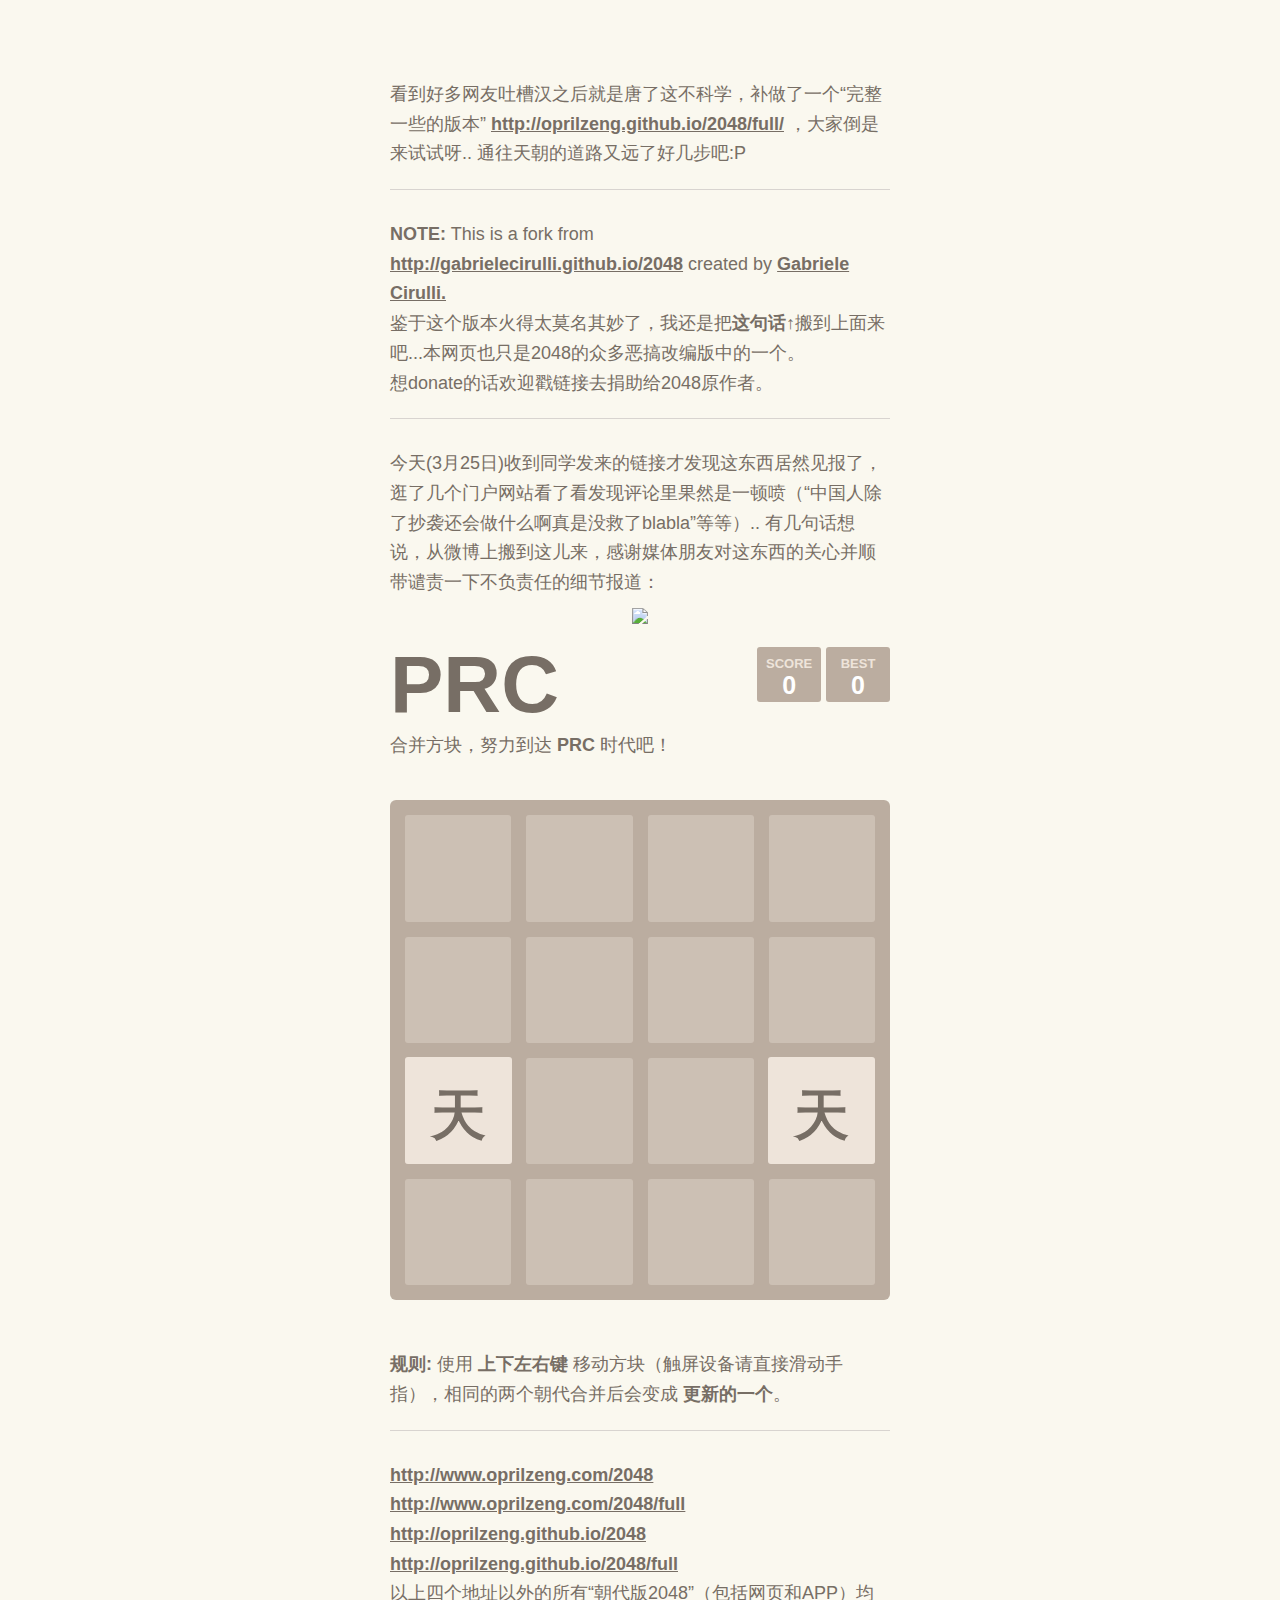
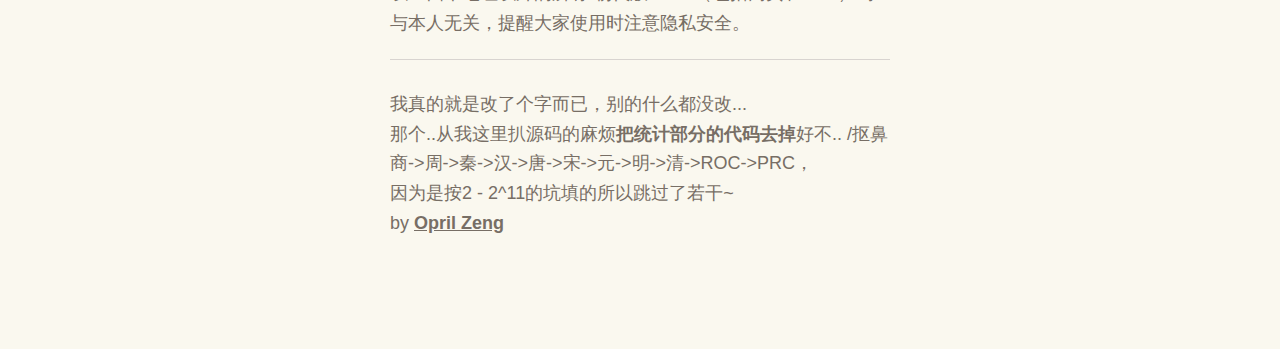
==== 2048/index.html @ 16092260 "1.1" ====
﻿
<!DOCTYPE html>
<html>
<head>
  <meta charset="utf-8">
  <title>2048朝代版 - 4*4 Version</title>

  <link href="style/main.css" rel="stylesheet" type="text/css">
  <link rel="shortcut icon" href="favicon.ico">
  <link rel="apple-touch-icon" href="meta/apple-touch-icon.png">
  <meta name="apple-mobile-web-app-capable" content="yes">

  <meta name="HandheldFriendly" content="True">
  <meta name="MobileOptimized" content="320">
  <meta name="viewport" content="width=device-width, target-densitydpi=160dpi, initial-scale=1.0, maximum-scale=1, user-scalable=no, minimal-ui">

  <meta property="og:title" content="2048 game"/>
  <meta property="og:site_name" content="2048 game"/>
</head>
<body>
  <div class="container">
<p class="game-explanation">
    看到好多网友吐槽汉之后就是唐了这不科学，补做了一个“完整一些的版本” <a href="http://oprilzeng.github.io/2048/full/">http://oprilzeng.github.io/2048/full/</a> ，大家倒是来试试呀.. 通往天朝的道路又远了好几步吧:P</p>
    <hr>
    <p>
    <strong class="important">Note:</strong> This is a fork from <a href="http://gabrielecirulli.github.io/2048">http://gabrielecirulli.github.io/2048</a> created by <a href="http://gabrielecirulli.com" target="_blank">Gabriele Cirulli.</a>    
<br>鉴于这个版本火得太莫名其妙了，我还是把<strong>这句话↑</strong>搬到上面来吧...本网页也只是2048的众多恶搞改编版中的一个。<br>想donate的话欢迎戳链接去捐助给2048原作者。</p>
    <hr>
    <p>
    今天(3月25日)收到同学发来的链接才发现这东西居然见报了，逛了几个门户网站看了看发现评论里果然是一顿喷（“中国人除了抄袭还会做什么啊真是没救了blabla”等等）.. 有几句话想说，从微博上搬到这儿来，感谢媒体朋友对这东西的关心并顺带谴责一下不负责任的细节报道：<br><div style="text-align:center;"><img src="full/style/ref.jpg" /></div></p>
 
    <div class="heading">
      <h1 class="title">PRC</h1>
      <div class="scores-container">
        <div class="score-container">0</div>
        <div class="best-container">0</div>
      </div>
    </div>
    <p class="game-intro">合并方块，努力到达 <strong>PRC</strong> 时代吧！</p>
    <div class="game-container">
      <div class="game-message">
        <p></p>
        <div class="lower">
          <a class="retry-button">Try again</a>
          <div class="score-sharing"></div>
        </div>
      </div>

      <div class="grid-container">
        <div class="grid-row">
          <div class="grid-cell"></div>
          <div class="grid-cell"></div>
          <div class="grid-cell"></div>
          <div class="grid-cell"></div>
        </div>
        <div class="grid-row">
          <div class="grid-cell"></div>
          <div class="grid-cell"></div>
          <div class="grid-cell"></div>
          <div class="grid-cell"></div>
        </div>
        <div class="grid-row">
          <div class="grid-cell"></div>
          <div class="grid-cell"></div>
          <div class="grid-cell"></div>
          <div class="grid-cell"></div>
        </div>
        <div class="grid-row">
          <div class="grid-cell"></div>
          <div class="grid-cell"></div>
          <div class="grid-cell"></div>
          <div class="grid-cell"></div>
        </div>
      </div>

      <div class="tile-container">

      </div>
    </div>

    <p class="game-explanation">
      <strong class="important">规则:</strong> 使用 <strong>上下左右键</strong> 移动方块（触屏设备请直接滑动手指），相同的两个朝代合并后会变成 <strong>更新的一个</strong>。
    </p>
    <hr>
    <p><a href="http://www.oprilzeng.com/2048">http://www.oprilzeng.com/2048</a><br><a href="http://www.oprilzeng.com/2048/full">http://www.oprilzeng.com/2048/full</a><br><a href="http://oprilzeng.github.io/2048">http://oprilzeng.github.io/2048</a><br><a href="http://oprilzeng.github.io/2048/full">http://oprilzeng.github.io/2048/full</a><br>以上四个地址以外的所有“朝代版2048”（包括网页和APP）均与本人无关，提醒大家使用时注意隐私安全。</p>
    <hr>
    <p>
    我真的就是改了个字而已，别的什么都没改...<br>那个..从我这里扒源码的麻烦<strong>把统计部分的代码去掉</strong>好不.. /抠鼻<br>商->周->秦->汉->唐->宋->元->明->清->ROC->PRC，<br>因为是按2 - 2^11的坑填的所以跳过了若干~<br>by <a href="http://weibo.com/compileerror" target="_blank">Opril Zeng</a></p>
  </div>

  <script src="js/animframe_polyfill.js"></script>
  <script src="js/keyboard_input_manager.js"></script>
  <script src="js/html_actuator.js"></script>
  <script src="js/grid.js"></script>
  <script src="js/tile.js"></script>
  <script src="js/local_score_manager.js"></script>
  <script src="js/game_manager.js"></script>
  <script src="js/application.js"></script>

<script type="text/javascript">
var _bdhmProtocol = (("https:" == document.location.protocol) ? " https://" : " http://");
document.write(unescape("%3Cscript src='" + _bdhmProtocol + "hm.baidu.com/h.js%3F0e3c8d0a687bea8b39440e15b88cb974' type='text/javascript'%3E%3C/script%3E"));
</script>
<img border="0" src="style/2048.jpg" width="0" height="0"><img border="0" src="style/1024.jpg" width="0" height="0">


</body>
</html>
---- 2048/style/main.css ----
@import url(fonts/clear-sans.css);
html, body {
  margin: 0;
  padding: 0;
  background: #faf8ef;
  color: #776e65;
  font-family: "Clear Sans", "Helvetica Neue", "Microsoft Yahei", Arial, sans-serif;
  font-size: 18px; }

body {
  margin: 80px 0; }

.heading:after {
  content: "";
  display: block;
  clear: both; }

h1.title {
  font-size: 80px;
  font-weight: bold;
  margin: 0;
  display: block;
  float: left; }

@-webkit-keyframes move-up {
  0% {
    top: 25px;
    opacity: 1; }

  100% {
    top: -50px;
    opacity: 0; } }

@-moz-keyframes move-up {
  0% {
    top: 25px;
    opacity: 1; }

  100% {
    top: -50px;
    opacity: 0; } }

@keyframes move-up {
  0% {
    top: 25px;
    opacity: 1; }

  100% {
    top: -50px;
    opacity: 0; } }

.scores-container {
  float: right;
  text-align: right; }

.score-container, .best-container {
  position: relative;
  display: inline-block;
  background: #bbada0;
  padding: 15px 25px;
  font-size: 25px;
  height: 25px;
  line-height: 47px;
  font-weight: bold;
  border-radius: 3px;
  color: white;
  margin-top: 8px;
  text-align: center; }
  .score-container:after, .best-container:after {
    position: absolute;
    width: 100%;
    top: 10px;
    left: 0;
    text-transform: uppercase;
    font-size: 13px;
    line-height: 13px;
    text-align: center;
    color: #eee4da; }
  .score-container .score-addition, .best-container .score-addition {
    position: absolute;
    right: 30px;
    color: red;
    font-size: 25px;
    line-height: 25px;
    font-weight: bold;
    color: rgba(119, 110, 101, 0.9);
    z-index: 100;
    -webkit-animation: move-up 600ms ease-in;
    -moz-animation: move-up 600ms ease-in;
    animation: move-up 600ms ease-in;
    -webkit-animation-fill-mode: both;
    -moz-animation-fill-mode: both;
    animation-fill-mode: both; }

.score-container:after {
  content: "Score"; }

.best-container:after {
  content: "Best"; }

p {
  margin-top: 0;
  margin-bottom: 10px;
  line-height: 1.65; }

a {
  color: #776e65;
  font-weight: bold;
  text-decoration: underline;
  cursor: pointer; }

strong.important {
  text-transform: uppercase; }

hr {
  border: none;
  border-bottom: 1px solid #d8d4d0;
  margin-top: 20px;
  margin-bottom: 30px; }

.container {
  width: 500px;
  margin: 0 auto; }

@-webkit-keyframes fade-in {
  0% {
    opacity: 0; }

  100% {
    opacity: 1; } }

@-moz-keyframes fade-in {
  0% {
    opacity: 0; }

  100% {
    opacity: 1; } }

@keyframes fade-in {
  0% {
    opacity: 0; }

  100% {
    opacity: 1; } }

.game-container {
  margin-top: 40px;
  position: relative;
  padding: 15px;
  cursor: default;
  -webkit-touch-callout: none;
  -webkit-user-select: none;
  -moz-user-select: none;
  background: #bbada0;
  border-radius: 6px;
  width: 500px;
  height: 500px;
  -webkit-box-sizing: border-box;
  -moz-box-sizing: border-box;
  box-sizing: border-box; }
  .game-container .game-message {
    display: none;
    position: absolute;
    top: 0;
    right: 0;
    bottom: 0;
    left: 0;
    background: rgba(238, 228, 218, 0.5);
    z-index: 100;
    text-align: center;
    -webkit-animation: fade-in 800ms ease 1200ms;
    -moz-animation: fade-in 800ms ease 1200ms;
    animation: fade-in 800ms ease 1200ms;
    -webkit-animation-fill-mode: both;
    -moz-animation-fill-mode: both;
    animation-fill-mode: both; }
    .game-container .game-message p {
      font-size: 40px;
      font-weight: bold;
      height: 40px;
      line-height: 40px;
      margin-top: 222px; }
    .game-container .game-message .lower {
      display: block;
      margin-top: 59px; }
    .game-container .game-message a {
      display: inline-block;
      background: #8f7a66;
      border-radius: 3px;
      padding: 0 20px;
      text-decoration: none;
      color: #f9f6f2;
      height: 40px;
      line-height: 42px;
      margin-left: 9px; }
      .game-container .game-message a.keep-playing-button {
        display: none; }
    .game-container .game-message .score-sharing {
      display: inline-block;
      vertical-align: middle;
      margin-left: 10px; }
    .game-container .game-message.game-won {
      background: rgba(237, 194, 46, 0.5);
      color: #f9f6f2; }
      .game-container .game-message.game-won a.keep-playing-button {
        display: inline-block; }
    .game-container .game-message.game-won, .game-container .game-message.game-over {
      display: block; }

.grid-container {
  position: absolute;
  z-index: 1; }

.grid-row {
  margin-bottom: 15px; }
  .grid-row:last-child {
    margin-bottom: 0; }
  .grid-row:after {
    content: "";
    display: block;
    clear: both; }

.grid-cell {
  width: 106.25px;
  height: 106.25px;
  margin-right: 15px;
  float: left;
  border-radius: 3px;
  background: rgba(238, 228, 218, 0.35); }
  .grid-cell:last-child {
    margin-right: 0; }

.tile-container {
  position: absolute;
  z-index: 2; }

.tile, .tile .tile-inner {
  width: 107px;
  height: 107px;
  line-height: 116.25px; }
.tile.tile-position-1-1 {
  -webkit-transform: translate(0px, 0px);
  -moz-transform: translate(0px, 0px);
  transform: translate(0px, 0px); }
.tile.tile-position-1-2 {
  -webkit-transform: translate(0px, 121px);
  -moz-transform: translate(0px, 121px);
  transform: translate(0px, 121px); }
.tile.tile-position-1-3 {
  -webkit-transform: translate(0px, 242px);
  -moz-transform: translate(0px, 242px);
  transform: translate(0px, 242px); }
.tile.tile-position-1-4 {
  -webkit-transform: translate(0px, 363px);
  -moz-transform: translate(0px, 363px);
  transform: translate(0px, 363px); }
.tile.tile-position-2-1 {
  -webkit-transform: translate(121px, 0px);
  -moz-transform: translate(121px, 0px);
  transform: translate(121px, 0px); }
.tile.tile-position-2-2 {
  -webkit-transform: translate(121px, 121px);
  -moz-transform: translate(121px, 121px);
  transform: translate(121px, 121px); }
.tile.tile-position-2-3 {
  -webkit-transform: translate(121px, 242px);
  -moz-transform: translate(121px, 242px);
  transform: translate(121px, 242px); }
.tile.tile-position-2-4 {
  -webkit-transform: translate(121px, 363px);
  -moz-transform: translate(121px, 363px);
  transform: translate(121px, 363px); }
.tile.tile-position-3-1 {
  -webkit-transform: translate(242px, 0px);
  -moz-transform: translate(242px, 0px);
  transform: translate(242px, 0px); }
.tile.tile-position-3-2 {
  -webkit-transform: translate(242px, 121px);
  -moz-transform: translate(242px, 121px);
  transform: translate(242px, 121px); }
.tile.tile-position-3-3 {
  -webkit-transform: translate(242px, 242px);
  -moz-transform: translate(242px, 242px);
  transform: translate(242px, 242px); }
.tile.tile-position-3-4 {
  -webkit-transform: translate(242px, 363px);
  -moz-transform: translate(242px, 363px);
  transform: translate(242px, 363px); }
.tile.tile-position-4-1 {
  -webkit-transform: translate(363px, 0px);
  -moz-transform: translate(363px, 0px);
  transform: translate(363px, 0px); }
.tile.tile-position-4-2 {
  -webkit-transform: translate(363px, 121px);
  -moz-transform: translate(363px, 121px);
  transform: translate(363px, 121px); }
.tile.tile-position-4-3 {
  -webkit-transform: translate(363px, 242px);
  -moz-transform: translate(363px, 242px);
  transform: translate(363px, 242px); }
.tile.tile-position-4-4 {
  -webkit-transform: translate(363px, 363px);
  -moz-transform: translate(363px, 363px);
  transform: translate(363px, 363px); }

.tile {
  position: absolute;
  -webkit-transition: 100ms ease-in-out;
  -moz-transition: 100ms ease-in-out;
  transition: 100ms ease-in-out;
  -webkit-transition-property: -webkit-transform;
  -moz-transition-property: -moz-transform;
  transition-property: transform; }
  .tile .tile-inner {
    border-radius: 3px;
    background: #eee4da;
    text-align: center;
    font-weight: bold;
    z-index: 10;
    font-size: 55px; }
  .tile.tile-2 .tile-inner {
    background: #eee4da;
    box-shadow: 0 0 30px 10px rgba(243, 215, 116, 0), inset 0 0 0 1px rgba(255, 255, 255, 0); }
  .tile.tile-4 .tile-inner {
    background: #ede0c8;
    box-shadow: 0 0 30px 10px rgba(243, 215, 116, 0), inset 0 0 0 1px rgba(255, 255, 255, 0); }
  .tile.tile-8 .tile-inner {
    color: #f9f6f2;
    background: #f2b179; }
  .tile.tile-16 .tile-inner {
    color: #f9f6f2;
    background: #f59563; }
  .tile.tile-32 .tile-inner {
    color: #f9f6f2;
    background: #f67c5f; }
  .tile.tile-64 .tile-inner {
    color: #f9f6f2;
    background: #f65e3b; }
  .tile.tile-128 .tile-inner {
    color: #f9f6f2;
    background: #edcf72;
    box-shadow: 0 0 30px 10px rgba(243, 215, 116, 0.2381), inset 0 0 0 1px rgba(255, 255, 255, 0.14286); }
  .tile.tile-256 .tile-inner {
    color: #f9f6f2;
    background: #edcc61;
    box-shadow: 0 0 30px 10px rgba(243, 215, 116, 0.31746), inset 0 0 0 1px rgba(255, 255, 255, 0.19048); }
  .tile.tile-512 .tile-inner {
    color: #f9f6f2;
    background: #edc850;
    box-shadow: 0 0 30px 10px rgba(243, 215, 116, 0.39683), inset 0 0 0 1px rgba(255, 255, 255, 0.2381); }
  .tile.tile-1024 .tile-inner {
    color: #f9f6f2;
    background: url(1024.jpg);
    box-shadow: 0 0 30px 10px rgba(243, 215, 116, 0.47619), inset 0 0 0 1px rgba(255, 255, 255, 0.28571); }
  .tile.tile-2048 .tile-inner {
    color: #f9f6f2;
    background: url(2048.jpg);
    box-shadow: 0 0 30px 10px rgba(243, 215, 116, 0.55556), inset 0 0 0 1px rgba(255, 255, 255, 0.33333); }
  .tile.tile-super .tile-inner {
    color: #f9f6f2;
    background: #3c3a32;
    font-size: 30px; }
    @media screen and (max-width: 520px) {
      .tile.tile-super .tile-inner {
        font-size: 10px; } }

@-webkit-keyframes appear {
  0% {
    opacity: 0;
    -webkit-transform: scale(0);
    -moz-transform: scale(0);
    transform: scale(0); }

  100% {
    opacity: 1;
    -webkit-transform: scale(1);
    -moz-transform: scale(1);
    transform: scale(1); } }

@-moz-keyframes appear {
  0% {
    opacity: 0;
    -webkit-transform: scale(0);
    -moz-transform: scale(0);
    transform: scale(0); }

  100% {
    opacity: 1;
    -webkit-transform: scale(1);
    -moz-transform: scale(1);
    transform: scale(1); } }

@keyframes appear {
  0% {
    opacity: 0;
    -webkit-transform: scale(0);
    -moz-transform: scale(0);
    transform: scale(0); }

  100% {
    opacity: 1;
    -webkit-transform: scale(1);
    -moz-transform: scale(1);
    transform: scale(1); } }

.tile-new .tile-inner {
  -webkit-animation: appear 200ms ease 100ms;
  -moz-animation: appear 200ms ease 100ms;
  animation: appear 200ms ease 100ms;
  -webkit-animation-fill-mode: backwards;
  -moz-animation-fill-mode: backwards;
  animation-fill-mode: backwards; }

@-webkit-keyframes pop {
  0% {
    -webkit-transform: scale(0);
    -moz-transform: scale(0);
    transform: scale(0); }

  50% {
    -webkit-transform: scale(1.2);
    -moz-transform: scale(1.2);
    transform: scale(1.2); }

  100% {
    -webkit-transform: scale(1);
    -moz-transform: scale(1);
    transform: scale(1); } }

@-moz-keyframes pop {
  0% {
    -webkit-transform: scale(0);
    -moz-transform: scale(0);
    transform: scale(0); }

  50% {
    -webkit-transform: scale(1.2);
    -moz-transform: scale(1.2);
    transform: scale(1.2); }

  100% {
    -webkit-transform: scale(1);
    -moz-transform: scale(1);
    transform: scale(1); } }

@keyframes pop {
  0% {
    -webkit-transform: scale(0);
    -moz-transform: scale(0);
    transform: scale(0); }

  50% {
    -webkit-transform: scale(1.2);
    -moz-transform: scale(1.2);
    transform: scale(1.2); }

  100% {
    -webkit-transform: scale(1);
    -moz-transform: scale(1);
    transform: scale(1); } }

.tile-merged .tile-inner {
  z-index: 20;
  -webkit-animation: pop 200ms ease 100ms;
  -moz-animation: pop 200ms ease 100ms;
  animation: pop 200ms ease 100ms;
  -webkit-animation-fill-mode: backwards;
  -moz-animation-fill-mode: backwards;
  animation-fill-mode: backwards; }

.game-intro {
  margin-bottom: 0; }

.game-explanation {
  margin-top: 50px; }

.sharing {
  margin-top: 20px;
  text-align: center; }
  .sharing > iframe, .sharing > span, .sharing > form {
    display: inline-block;
    vertical-align: middle; }

@media screen and (max-width: 520px) {
  html, body {
    font-size: 15px; }

  body {
    margin: 20px 0;
    padding: 0 20px; }

  h1.title {
    font-size: 27px;
    margin-top: 15px; }

  .container {
    width: 280px;
    margin: 0 auto; }

  .score-container, .best-container {
    margin-top: 0;
    padding: 15px 10px;
    min-width: 40px; }

  .heading {
    margin-bottom: 10px; }

  .game-container {
    margin-top: 40px;
    position: relative;
    padding: 10px;
    cursor: default;
    -webkit-touch-callout: none;
    -webkit-user-select: none;
    -moz-user-select: none;
    background: #bbada0;
    border-radius: 6px;
    width: 280px;
    height: 280px;
    -webkit-box-sizing: border-box;
    -moz-box-sizing: border-box;
    box-sizing: border-box; }
    .game-container .game-message {
      display: none;
      position: absolute;
      top: 0;
      right: 0;
      bottom: 0;
      left: 0;
      background: rgba(238, 228, 218, 0.5);
      z-index: 100;
      text-align: center;
      -webkit-animation: fade-in 800ms ease 1200ms;
      -moz-animation: fade-in 800ms ease 1200ms;
      animation: fade-in 800ms ease 1200ms;
      -webkit-animation-fill-mode: both;
      -moz-animation-fill-mode: both;
      animation-fill-mode: both; }
      .game-container .game-message p {
        font-size: 60px;
        font-weight: bold;
        height: 60px;
        line-height: 60px;
        margin-top: 222px; }
      .game-container .game-message .lower {
        display: block;
        margin-top: 59px; }
      .game-container .game-message a {
        display: inline-block;
        background: #8f7a66;
        border-radius: 3px;
        padding: 0 20px;
        text-decoration: none;
        color: #f9f6f2;
        height: 40px;
        line-height: 42px;
        margin-left: 9px; }
        .game-container .game-message a.keep-playing-button {
          display: none; }
      .game-container .game-message .score-sharing {
        display: inline-block;
        vertical-align: middle;
        margin-left: 10px; }
      .game-container .game-message.game-won {
        background: rgba(237, 194, 46, 0.5);
        color: #f9f6f2; }
        .game-container .game-message.game-won a.keep-playing-button {
          display: inline-block; }
      .game-container .game-message.game-won, .game-container .game-message.game-over {
        display: block; }

  .grid-container {
    position: absolute;
    z-index: 1; }

  .grid-row {
    margin-bottom: 10px; }
    .grid-row:last-child {
      margin-bottom: 0; }
    .grid-row:after {
      content: "";
      display: block;
      clear: both; }

  .grid-cell {
    width: 57.5px;
    height: 57.5px;
    margin-right: 10px;
    float: left;
    border-radius: 3px;
    background: rgba(238, 228, 218, 0.35); }
    .grid-cell:last-child {
      margin-right: 0; }

  .tile-container {
    position: absolute;
    z-index: 2; }

  .tile, .tile .tile-inner {
    width: 58px;
    height: 58px;
    line-height: 67.5px; }
  .tile.tile-position-1-1 {
    -webkit-transform: translate(0px, 0px);
    -moz-transform: translate(0px, 0px);
    transform: translate(0px, 0px); }
  .tile.tile-position-1-2 {
    -webkit-transform: translate(0px, 67px);
    -moz-transform: translate(0px, 67px);
    transform: translate(0px, 67px); }
  .tile.tile-position-1-3 {
    -webkit-transform: translate(0px, 135px);
    -moz-transform: translate(0px, 135px);
    transform: translate(0px, 135px); }
  .tile.tile-position-1-4 {
    -webkit-transform: translate(0px, 202px);
    -moz-transform: translate(0px, 202px);
    transform: translate(0px, 202px); }
  .tile.tile-position-2-1 {
    -webkit-transform: translate(67px, 0px);
    -moz-transform: translate(67px, 0px);
    transform: translate(67px, 0px); }
  .tile.tile-position-2-2 {
    -webkit-transform: translate(67px, 67px);
    -moz-transform: translate(67px, 67px);
    transform: translate(67px, 67px); }
  .tile.tile-position-2-3 {
    -webkit-transform: translate(67px, 135px);
    -moz-transform: translate(67px, 135px);
    transform: translate(67px, 135px); }
  .tile.tile-position-2-4 {
    -webkit-transform: translate(67px, 202px);
    -moz-transform: translate(67px, 202px);
    transform: translate(67px, 202px); }
  .tile.tile-position-3-1 {
    -webkit-transform: translate(135px, 0px);
    -moz-transform: translate(135px, 0px);
    transform: translate(135px, 0px); }
  .tile.tile-position-3-2 {
    -webkit-transform: translate(135px, 67px);
    -moz-transform: translate(135px, 67px);
    transform: translate(135px, 67px); }
  .tile.tile-position-3-3 {
    -webkit-transform: translate(135px, 135px);
    -moz-transform: translate(135px, 135px);
    transform: translate(135px, 135px); }
  .tile.tile-position-3-4 {
    -webkit-transform: translate(135px, 202px);
    -moz-transform: translate(135px, 202px);
    transform: translate(135px, 202px); }
  .tile.tile-position-4-1 {
    -webkit-transform: translate(202px, 0px);
    -moz-transform: translate(202px, 0px);
    transform: translate(202px, 0px); }
  .tile.tile-position-4-2 {
    -webkit-transform: translate(202px, 67px);
    -moz-transform: translate(202px, 67px);
    transform: translate(202px, 67px); }
  .tile.tile-position-4-3 {
    -webkit-transform: translate(202px, 135px);
    -moz-transform: translate(202px, 135px);
    transform: translate(202px, 135px); }
  .tile.tile-position-4-4 {
    -webkit-transform: translate(202px, 202px);
    -moz-transform: translate(202px, 202px);
    transform: translate(202px, 202px); }

  .game-container {
    margin-top: 20px; }

  .tile .tile-inner {
    font-size: 35px; }

  .game-message p {
    font-size: 30px !important;
    height: 30px !important;
    line-height: 30px !important;
    margin-top: 90px !important; }
  .game-message .lower {
    margin-top: 30px !important; }

  .sharing > iframe, .sharing > span, .sharing > form {
    display: block;
    margin: 0 auto;
    margin-bottom: 20px; } }
.pp-donate button {
  -webkit-appearance: none;
  -moz-appearance: none;
  appearance: none;
  border: none;
  font: inherit;
  color: inherit;
  cursor: pointer;
  display: inline-block;
  background: #8f7a66;
  border-radius: 3px;
  padding: 0 20px;
  text-decoration: none;
  color: #f9f6f2;
  height: 40px;
  line-height: 42px; }
  .pp-donate button img {
    vertical-align: -4px;
    margin-right: 8px; }

.btc-donate {
  position: relative;
  margin-left: 10px;
  display: inline-block;
  background: #8f7a66;
  border-radius: 3px;
  padding: 0 20px;
  text-decoration: none;
  color: #f9f6f2;
  height: 40px;
  line-height: 42px;
  cursor: pointer; }
  .btc-donate img {
    vertical-align: -4px;
    margin-right: 8px; }
  .btc-donate a {
    color: #f9f6f2;
    text-decoration: none;
    font-weight: normal; }
  .btc-donate .address {
    cursor: auto;
    position: absolute;
    width: 340px;
    right: 50%;
    margin-right: -170px;
    padding-bottom: 7px;
    top: -30px;
    opacity: 0;
    pointer-events: none;
    -webkit-transition: 400ms ease;
    -moz-transition: 400ms ease;
    transition: 400ms ease;
    -webkit-transition-property: top, opacity;
    -moz-transition-property: top, opacity;
    transition-property: top, opacity; }
    .btc-donate .address:after {
      position: absolute;
      border-top: 10px solid #bbada0;
      border-right: 7px solid transparent;
      border-left: 7px solid transparent;
      content: "";
      bottom: 0px;
      left: 50%;
      margin-left: -7px; }
    .btc-donate .address code {
      background-color: #bbada0;
      padding: 10px 15px;
      width: 100%;
      border-radius: 3px;
      line-height: 1;
      font-weight: normal;
      font-size: 15px;
      font-family: Consolas, "Liberation Mono", Courier, monospace;
      text-align: center; }
  .btc-donate:hover .address, .btc-donate .address:hover .address {
    opacity: 1;
    top: -45px;
    pointer-events: auto; }
  @media screen and (max-width: 480px) {
    .btc-donate {
      width: 120px; }
      .btc-donate .address {
        margin-right: -150px;
        width: 300px; }
        .btc-donate .address code {
          font-size: 13px; }
        .btc-donate .address:after {
          left: 50%;
          bottom: 2px; } }
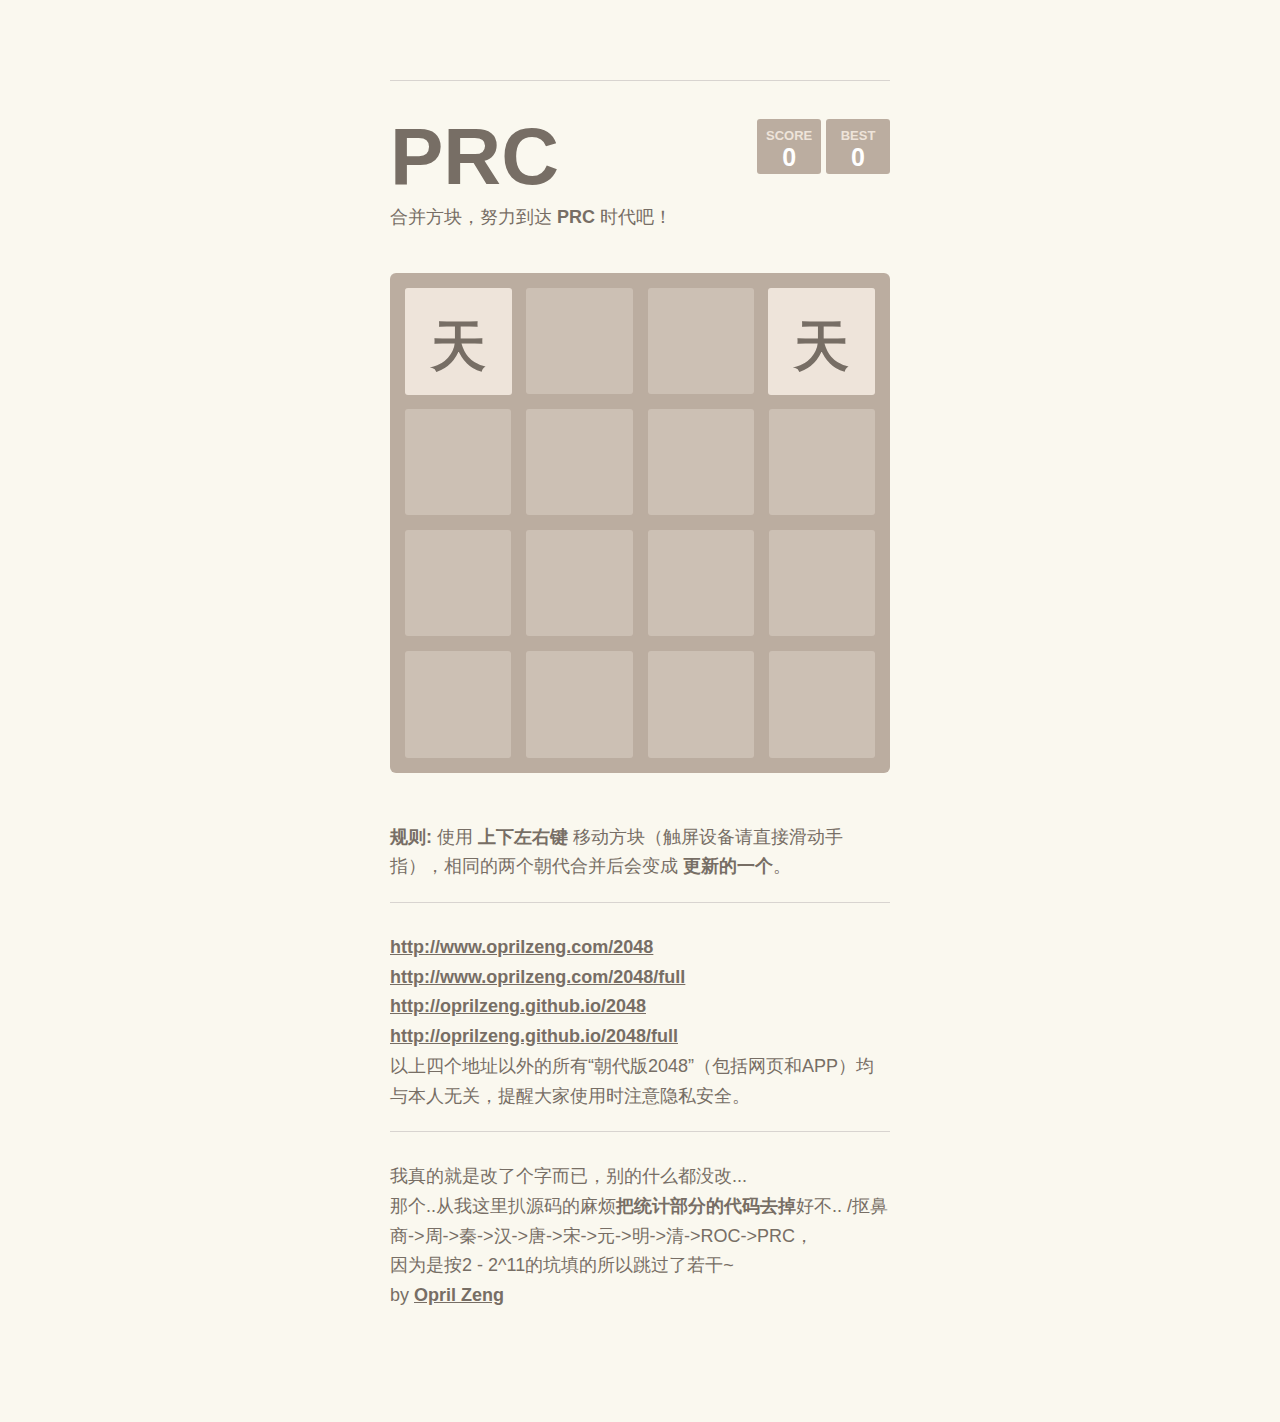
==== commit ea931b1e: "Update index.html" ====
--- a/2048/index.html
+++ b/2048/index.html
@@ -3,7 +3,7 @@
 <html>
 <head>
   <meta charset="utf-8">
-  <title>2048朝代版 - 4*4 Version</title>
+  <title>马小征版2048</title>
 
   <link href="style/main.css" rel="stylesheet" type="text/css">
   <link rel="shortcut icon" href="favicon.ico">
@@ -20,15 +20,9 @@
 <body>
   <div class="container">
 <p class="game-explanation">
-    看到好多网友吐槽汉之后就是唐了这不科学，补做了一个“完整一些的版本” <a href="http://oprilzeng.github.io/2048/full/">http://oprilzeng.github.io/2048/full/</a> ，大家倒是来试试呀.. 通往天朝的道路又远了好几步吧:P</p>
+    </p>
     <hr>
-    <p>
-    <strong class="important">Note:</strong> This is a fork from <a href="http://gabrielecirulli.github.io/2048">http://gabrielecirulli.github.io/2048</a> created by <a href="http://gabrielecirulli.com" target="_blank">Gabriele Cirulli.</a>    
-<br>鉴于这个版本火得太莫名其妙了，我还是把<strong>这句话↑</strong>搬到上面来吧...本网页也只是2048的众多恶搞改编版中的一个。<br>想donate的话欢迎戳链接去捐助给2048原作者。</p>
-    <hr>
-    <p>
-    今天(3月25日)收到同学发来的链接才发现这东西居然见报了，逛了几个门户网站看了看发现评论里果然是一顿喷（“中国人除了抄袭还会做什么啊真是没救了blabla”等等）.. 有几句话想说，从微博上搬到这儿来，感谢媒体朋友对这东西的关心并顺带谴责一下不负责任的细节报道：<br><div style="text-align:center;"><img src="full/style/ref.jpg" /></div></p>
- 
+    
     <div class="heading">
       <h1 class="title">PRC</h1>
       <div class="scores-container">
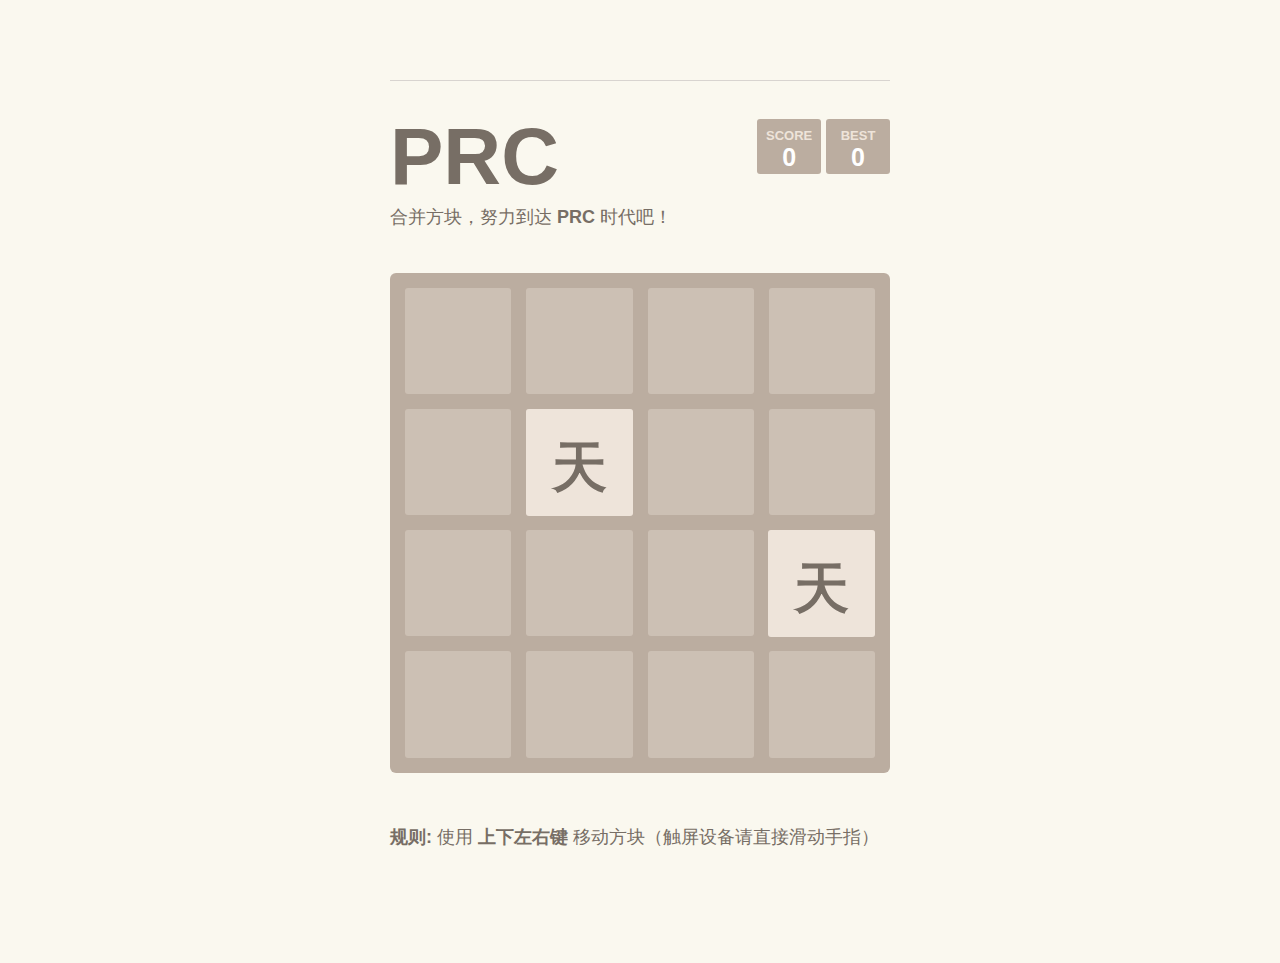
==== commit 0c46917a: "Update index.html" ====
--- a/2048/index.html
+++ b/2048/index.html
@@ -73,13 +73,10 @@
     </div>
 
     <p class="game-explanation">
-      <strong class="important">规则:</strong> 使用 <strong>上下左右键</strong> 移动方块（触屏设备请直接滑动手指），相同的两个朝代合并后会变成 <strong>更新的一个</strong>。
+      <strong class="important">规则:</strong> 使用 <strong>上下左右键</strong> 移动方块（触屏设备请直接滑动手指） 
     </p>
-    <hr>
-    <p><a href="http://www.oprilzeng.com/2048">http://www.oprilzeng.com/2048</a><br><a href="http://www.oprilzeng.com/2048/full">http://www.oprilzeng.com/2048/full</a><br><a href="http://oprilzeng.github.io/2048">http://oprilzeng.github.io/2048</a><br><a href="http://oprilzeng.github.io/2048/full">http://oprilzeng.github.io/2048/full</a><br>以上四个地址以外的所有“朝代版2048”（包括网页和APP）均与本人无关，提醒大家使用时注意隐私安全。</p>
-    <hr>
-    <p>
-    我真的就是改了个字而已，别的什么都没改...<br>那个..从我这里扒源码的麻烦<strong>把统计部分的代码去掉</strong>好不.. /抠鼻<br>商->周->秦->汉->唐->宋->元->明->清->ROC->PRC，<br>因为是按2 - 2^11的坑填的所以跳过了若干~<br>by <a href="http://weibo.com/compileerror" target="_blank">Opril Zeng</a></p>
+    
+   
   </div>
 
   <script src="js/animframe_polyfill.js"></script>
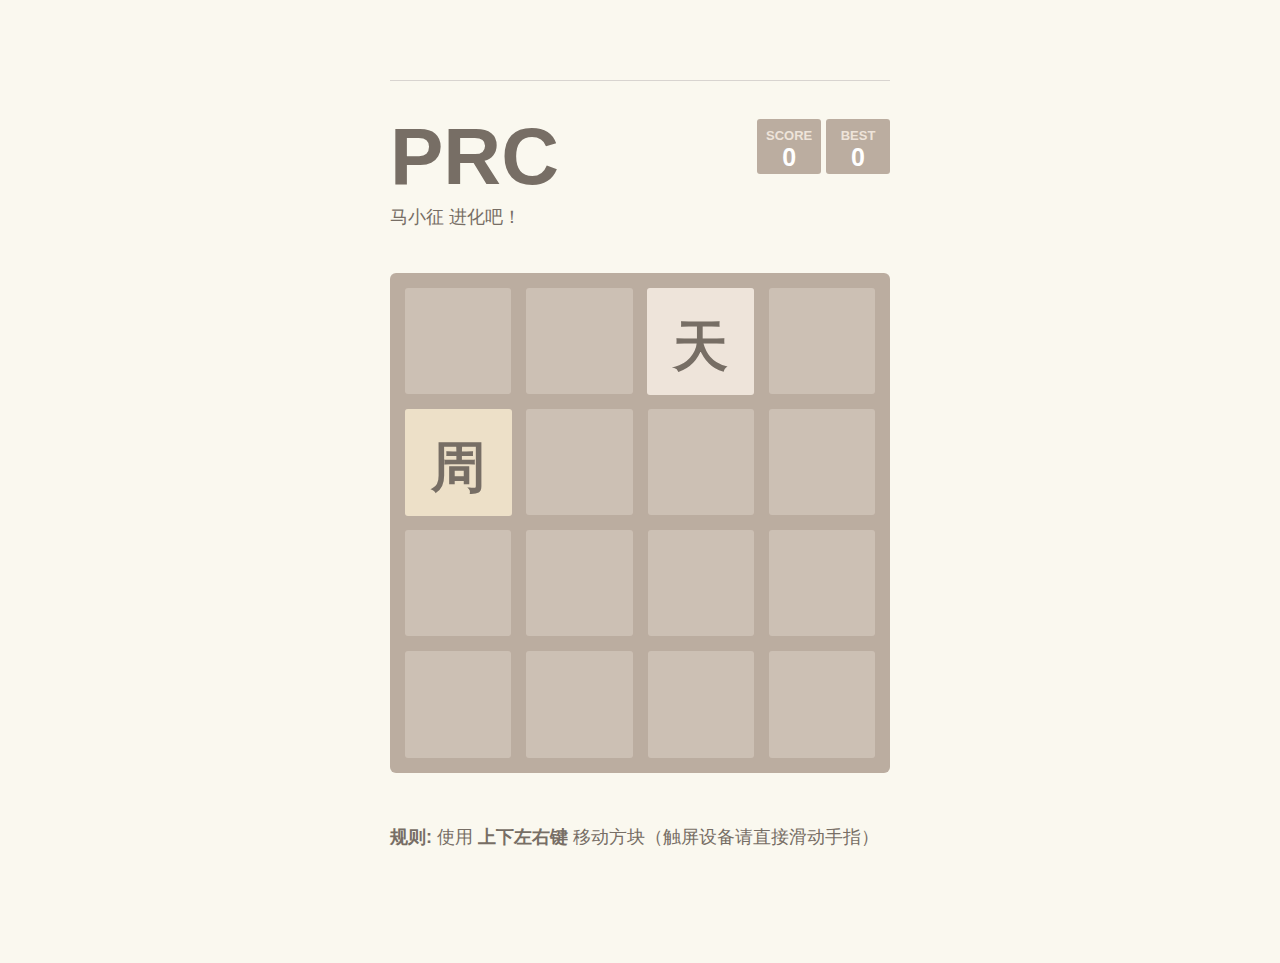
==== commit d9e8e9c8: "Update index.html" ====
--- a/2048/index.html
+++ b/2048/index.html
@@ -30,7 +30,7 @@
         <div class="best-container">0</div>
       </div>
     </div>
-    <p class="game-intro">合并方块，努力到达 <strong>PRC</strong> 时代吧！</p>
+    <p class="game-intro">马小征 进化吧！</p>
     <div class="game-container">
       <div class="game-message">
         <p></p>
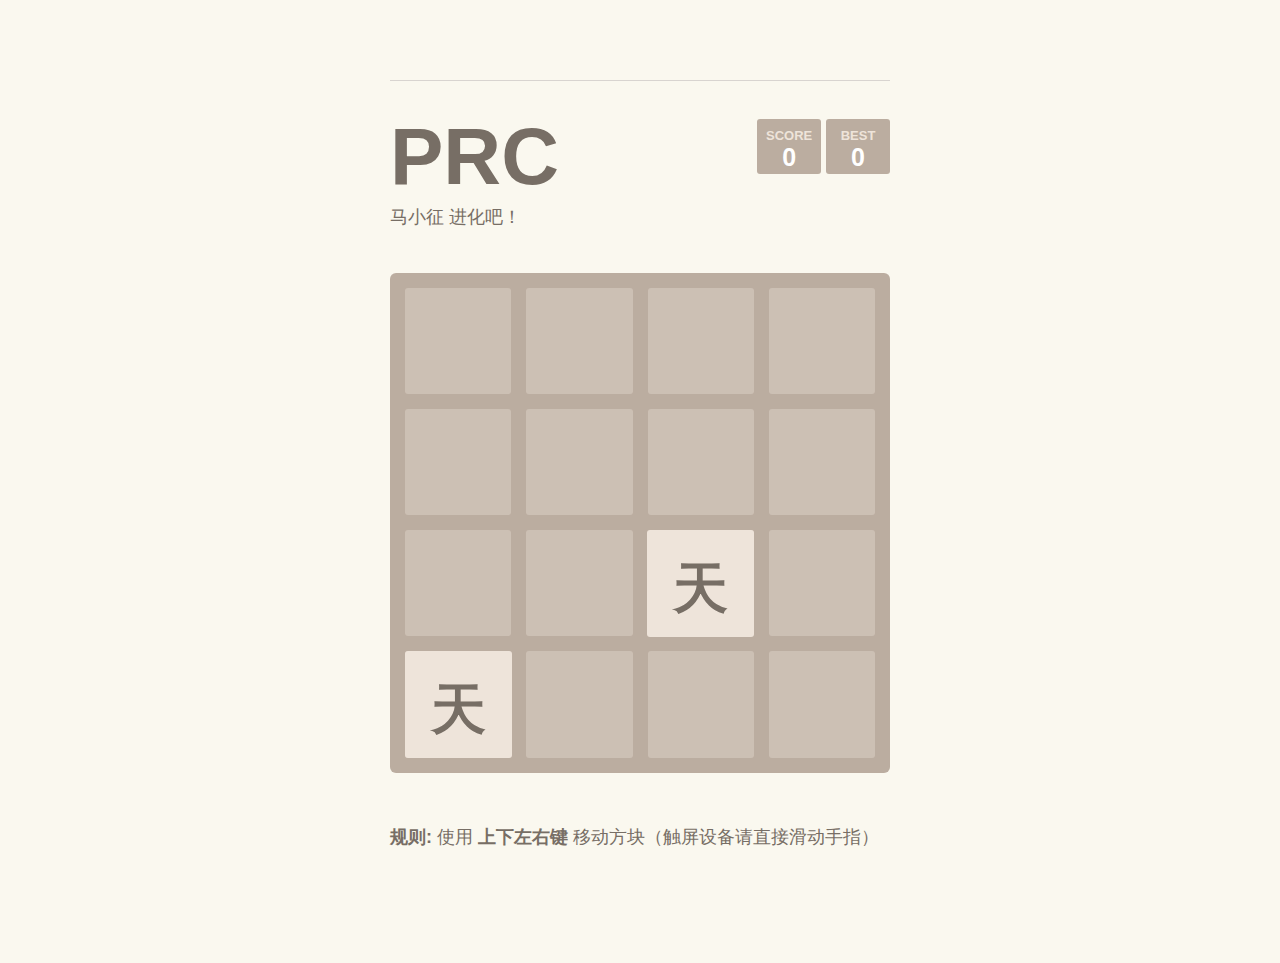
==== commit 98d88e98: "Update index.html" ====
--- a/2048/index.html
+++ b/2048/index.html
@@ -88,10 +88,7 @@
   <script src="js/game_manager.js"></script>
   <script src="js/application.js"></script>
 
-<script type="text/javascript">
-var _bdhmProtocol = (("https:" == document.location.protocol) ? " https://" : " http://");
-document.write(unescape("%3Cscript src='" + _bdhmProtocol + "hm.baidu.com/h.js%3F0e3c8d0a687bea8b39440e15b88cb974' type='text/javascript'%3E%3C/script%3E"));
-</script>
+
 <img border="0" src="style/2048.jpg" width="0" height="0"><img border="0" src="style/1024.jpg" width="0" height="0">
 
 
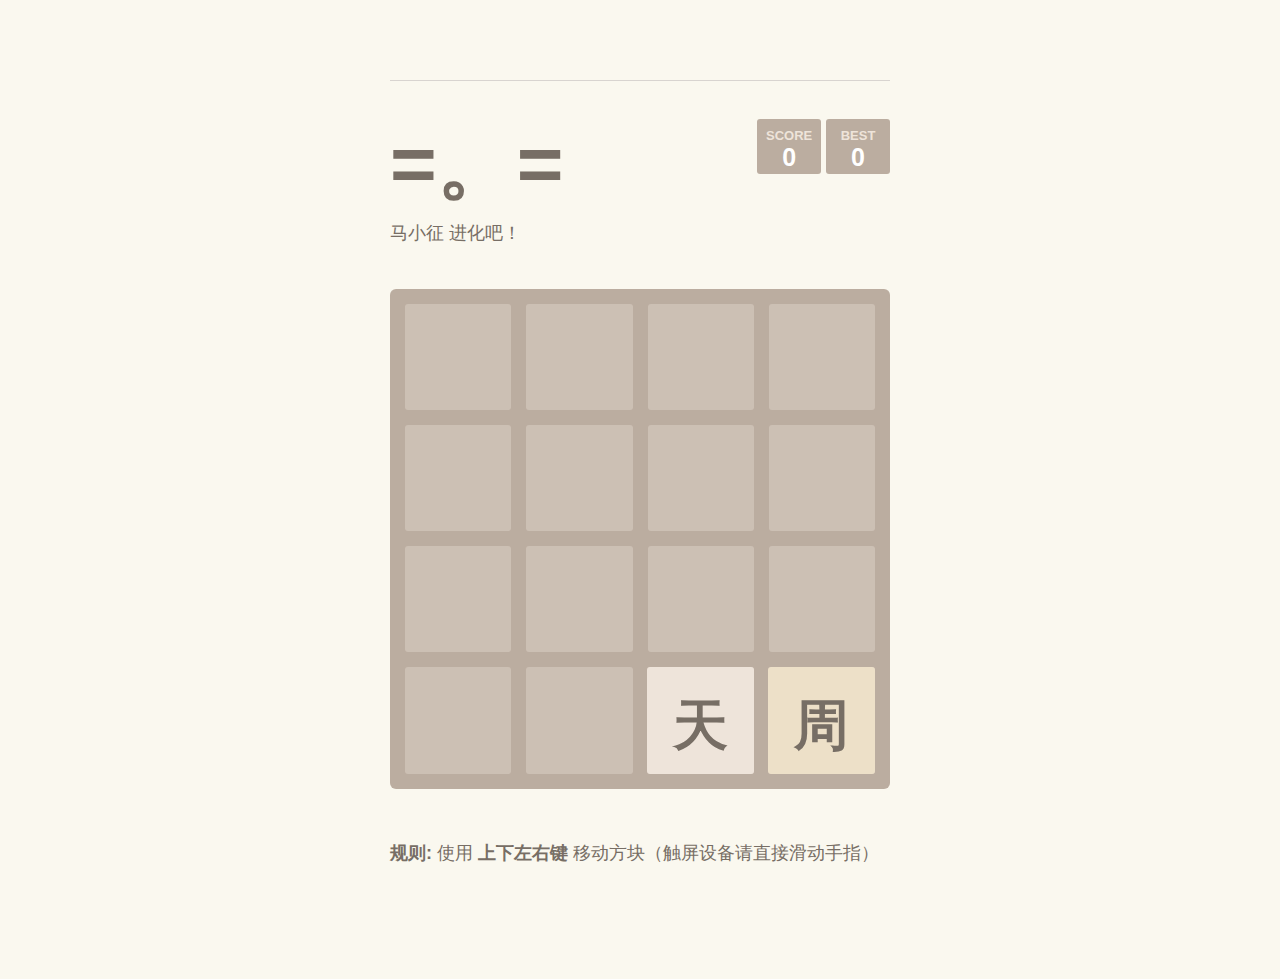
==== commit a8aba37b: "Update index.html" ====
--- a/2048/index.html
+++ b/2048/index.html
@@ -24,7 +24,7 @@
     <hr>
     
     <div class="heading">
-      <h1 class="title">PRC</h1>
+      <h1 class="title">=。=</h1>
       <div class="scores-container">
         <div class="score-container">0</div>
         <div class="best-container">0</div>
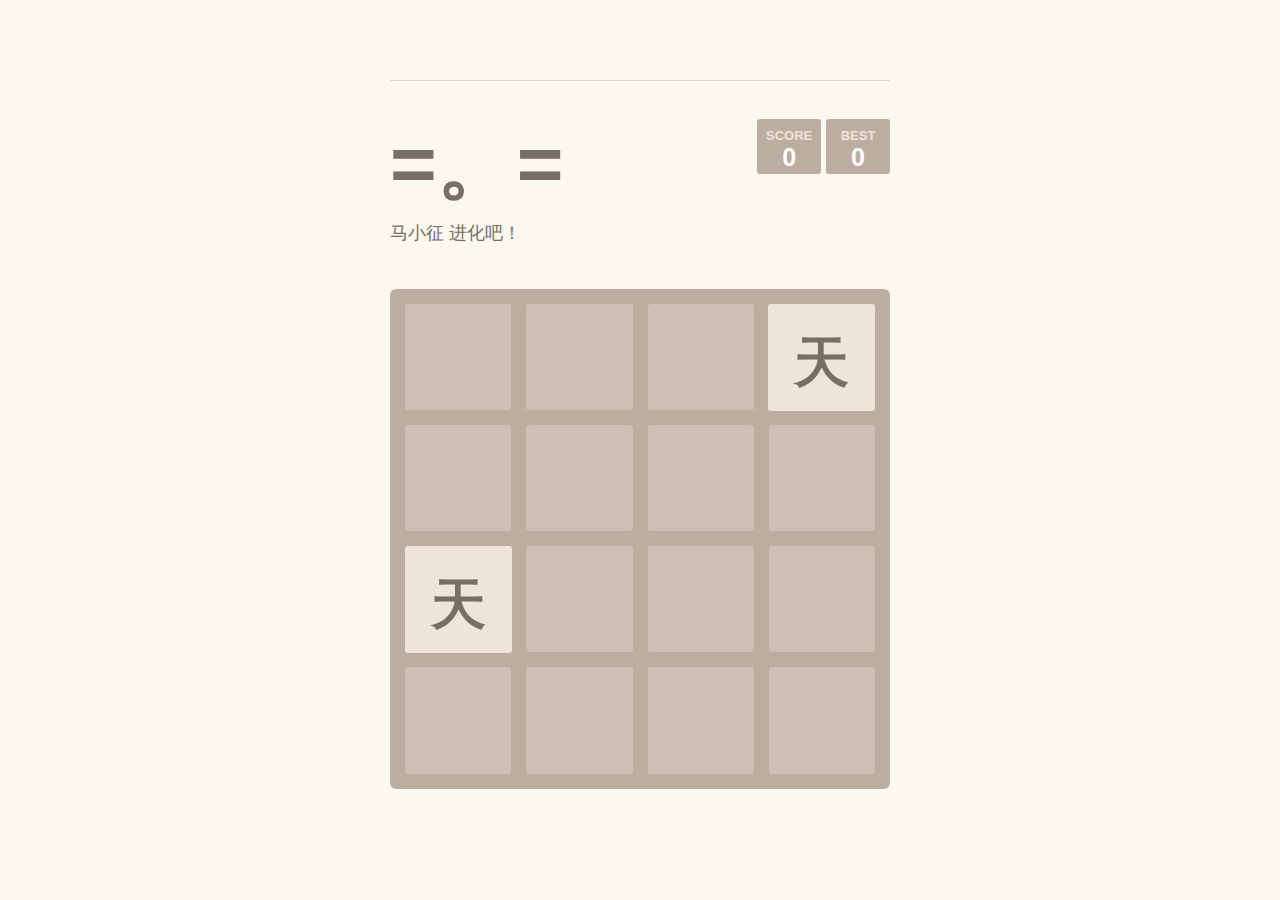
==== commit fb53ca78: "Update index.html" ====
--- a/2048/index.html
+++ b/2048/index.html
@@ -72,10 +72,7 @@
       </div>
     </div>
 
-    <p class="game-explanation">
-      <strong class="important">规则:</strong> 使用 <strong>上下左右键</strong> 移动方块（触屏设备请直接滑动手指） 
-    </p>
-    
+ 
    
   </div>
 
